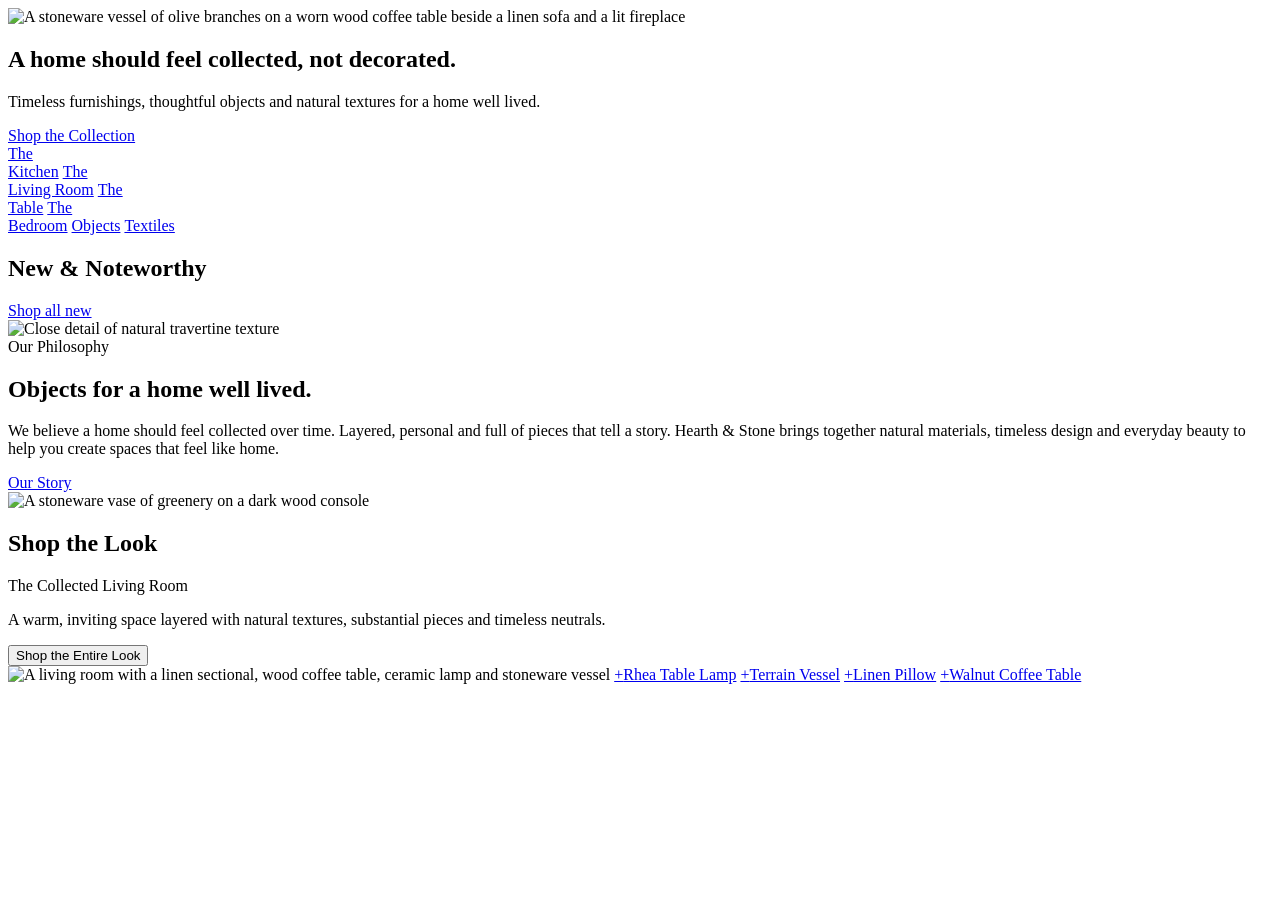
==== index.html @ 448d002a "Add files via upload" ====
<!doctype html>
<html lang="en">
<head>
<meta charset="utf-8">
<meta name="viewport" content="width=device-width, initial-scale=1">
<title>Hearth &amp; Stone | Objects for a home well lived</title>
<meta name="description" content="Timeless furnishings, thoughtful objects and natural textures for a home that feels collected, not decorated.">
<link rel="preconnect" href="https://fonts.googleapis.com">
<link rel="preconnect" href="https://fonts.gstatic.com" crossorigin>
<link href="https://fonts.googleapis.com/css2?family=Cormorant+Garamond:ital,wght@0,400;0,500;1,400&family=Jost:wght@400;500&display=swap" rel="stylesheet">
<link rel="stylesheet" href="css/style.css">
<link rel="icon" href="img/favicon.svg" type="image/svg+xml">
</head>
<body data-page="home">
<div id="site-header"></div>

<main>
  <section class="hero">
    <img src="img/hero.jpg" alt="A stoneware vessel of olive branches on a worn wood coffee table beside a linen sofa and a lit fireplace">
    <div class="hero-copy"><div class="wrap">
      <h1>A home should feel collected, not decorated.</h1>
      <p>Timeless furnishings, thoughtful objects and natural textures for a home well lived.</p>
      <a class="btn btn-light" href="collection.html">Shop the Collection</a>
    </div></div>
  </section>

  <section class="rooms"><div class="wrap rooms-grid">
    <a class="room" href="shop.html?room=kitchen"><img src="img/room-kitchen.jpg" alt=""><span>The<br>Kitchen</span></a>
    <a class="room" href="shop.html?room=living"><img src="img/room-living.jpg" alt=""><span>The<br>Living Room</span></a>
    <a class="room" href="shop.html?room=table"><img src="img/room-table.jpg" alt=""><span>The<br>Table</span></a>
    <a class="room" href="shop.html?room=bedroom"><img src="img/room-bedroom.jpg" alt=""><span>The<br>Bedroom</span></a>
    <a class="room" href="shop.html?filter=objects"><img src="img/room-objects.jpg" alt=""><span>Objects</span></a>
    <a class="room" href="shop.html?filter=textiles"><img src="img/room-textiles.jpg" alt=""><span>Textiles</span></a>
  </div></section>

  <section class="section"><div class="wrap">
    <div class="section-head">
      <h2>New &amp; Noteworthy</h2>
      <a class="link-arrow" href="shop.html?filter=new">Shop all new</a>
    </div>
    <div class="grid-6" id="new-grid"></div>
  </div></section>

  <section class="philosophy">
    <div class="img"><img src="img/stone-detail.jpg" alt="Close detail of natural travertine texture"></div>
    <div class="copy">
      <div class="eyebrow">Our Philosophy</div>
      <h2>Objects for a home well lived.</h2>
      <p>We believe a home should feel collected over time. Layered, personal and full of pieces that tell a story. Hearth &amp; Stone brings together natural materials, timeless design and everyday beauty to help you create spaces that feel like home.</p>
      <div><a class="link-arrow" href="story.html">Our Story</a></div>
    </div>
    <div class="img"><img src="img/vignette-vase.jpg" alt="A stoneware vase of greenery on a dark wood console"></div>
  </section>

  <section class="section"><div class="wrap look">
    <div class="look-intro">
      <h2 class="h-caps">Shop the Look</h2>
      <div class="sub">The Collected Living Room</div>
      <p>A warm, inviting space layered with natural textures, substantial pieces and timeless neutrals.</p>
      <button class="btn" id="add-look">Shop the Entire Look</button>
    </div>
    <div class="look-photo">
      <img src="img/look-living.jpg" alt="A living room with a linen sectional, wood coffee table, ceramic lamp and stoneware vessel">
      <a class="hotspot" style="left:21.6%;top:25.6%" href="product.html?id=rhea-table-lamp">+<span class="tip">Rhea Table Lamp</span></a>
      <a class="hotspot" style="left:31%;top:44%" href="product.html?id=terrain-vessel">+<span class="tip">Terrain Vessel</span></a>
      <a class="hotspot" style="left:78%;top:37%" href="product.html?id=linen-pillow">+<span class="tip">Linen Pillow</span></a>
      <a class="hotspot" style="left:59%;top:79%" href="product.html?id=walnut-coffee-table">+<span class="tip">Walnut Coffee Table</span></a>
    </div>
    <ul class="look-list" id="look-list"></ul>
  </div></section>
</main>

<div id="site-footer"></div>

<script src="js/products.js"></script>
<script src="js/main.js"></script>
<script>
(function () {
  var P = window.HS_PRODUCTS;
  document.getElementById("new-grid").innerHTML = P.filter(function (p) { return p.isNew; }).slice(0, 6).map(HS.card).join("");

  var look = [["rhea-table-lamp", "img/t-lamp.jpg"], ["linen-pillow", "img/t-pillow.jpg"], ["walnut-coffee-table", "img/t-coffee-table.jpg"], ["terrain-vessel", "img/t-vessel.jpg"]];
  document.getElementById("look-list").innerHTML = look.map(function (l) {
    var p = HS.byId(l[0]);
    return '<li><a href="product.html?id=' + p.id + '"><img src="' + l[1] + '" alt=""><div><div class="n">' + HS.esc(p.name) + '</div><div class="p">' + HS.money(p.price) + '</div></div><span class="go">&rsaquo;</span></a></li>';
  }).join("");

  document.getElementById("add-look").addEventListener("click", function () {
    look.forEach(function (l) { HS.addToBag(l[0], 1, HS.byId(l[0]).swatches[0][0]); });
    HS.toast("The Collected Living Room was added to your bag");
    HS.openBag();
  });
})();
</script>
</body>
</html>
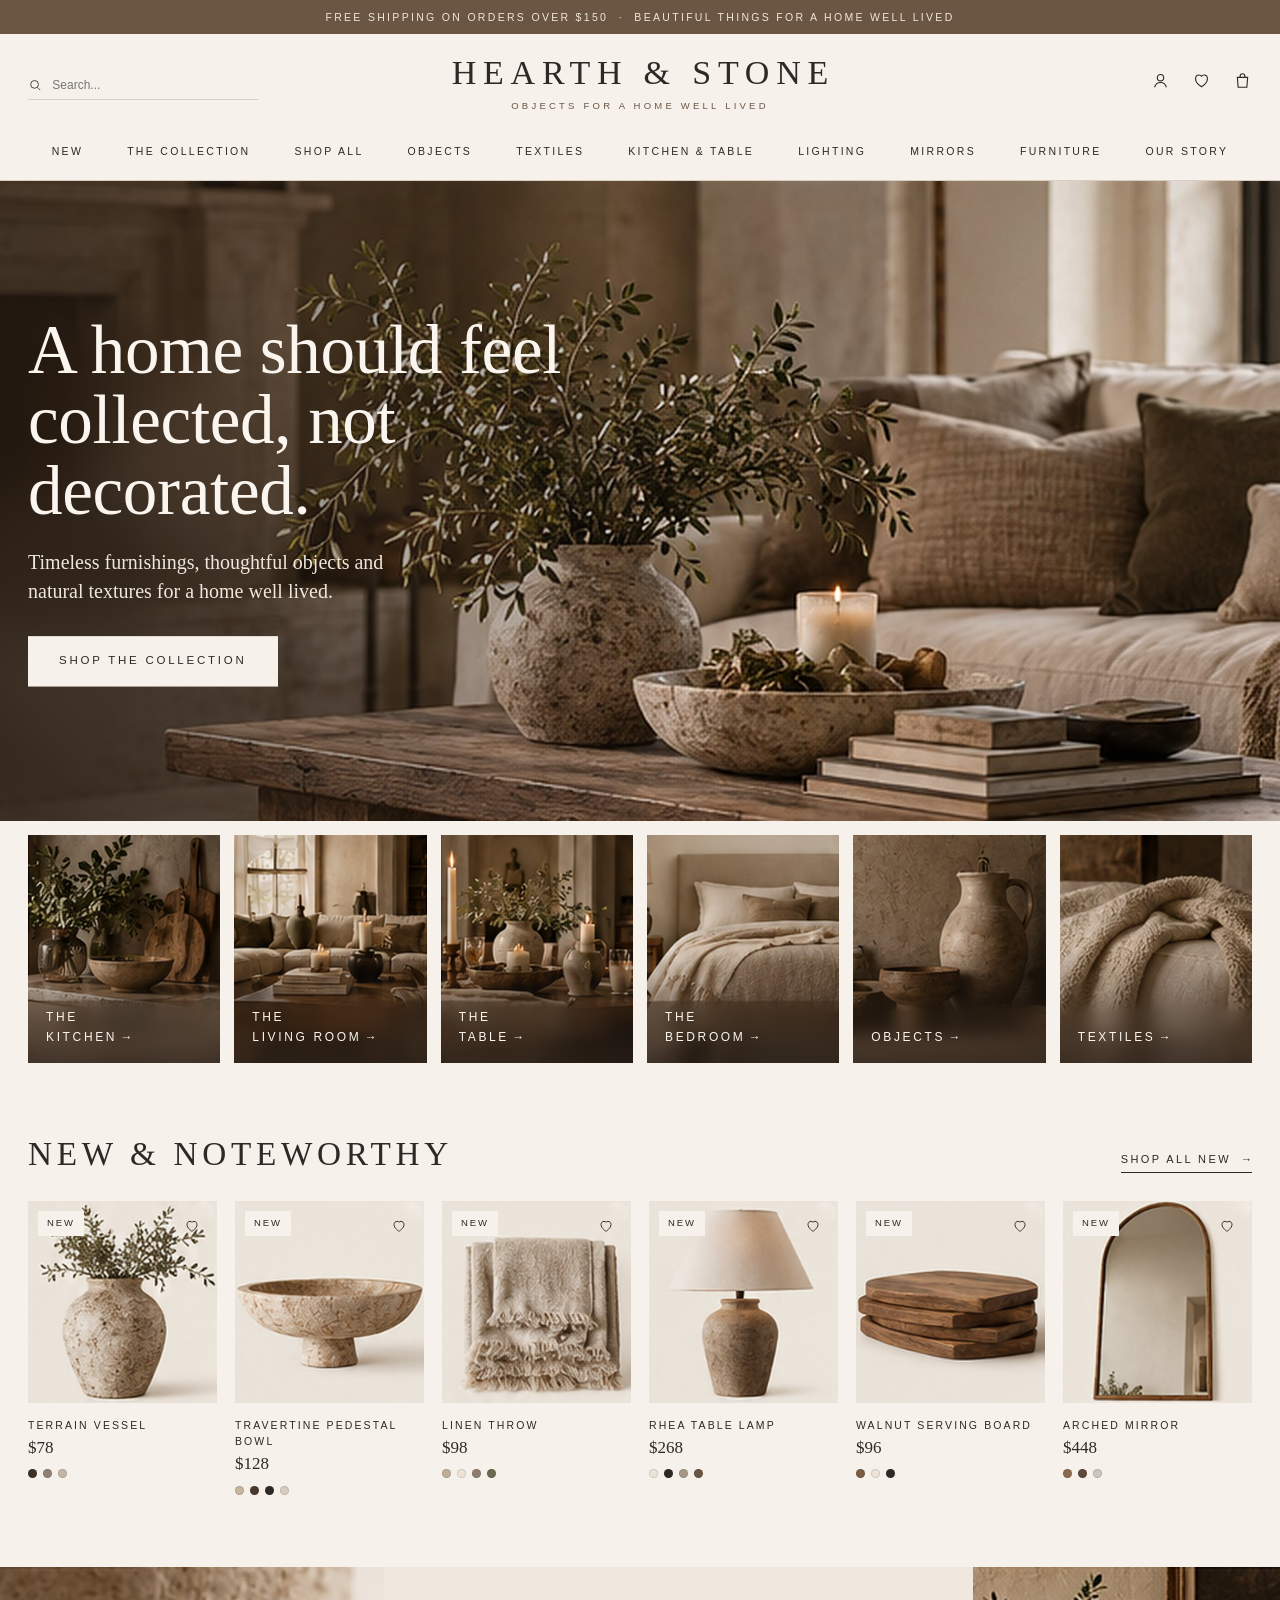
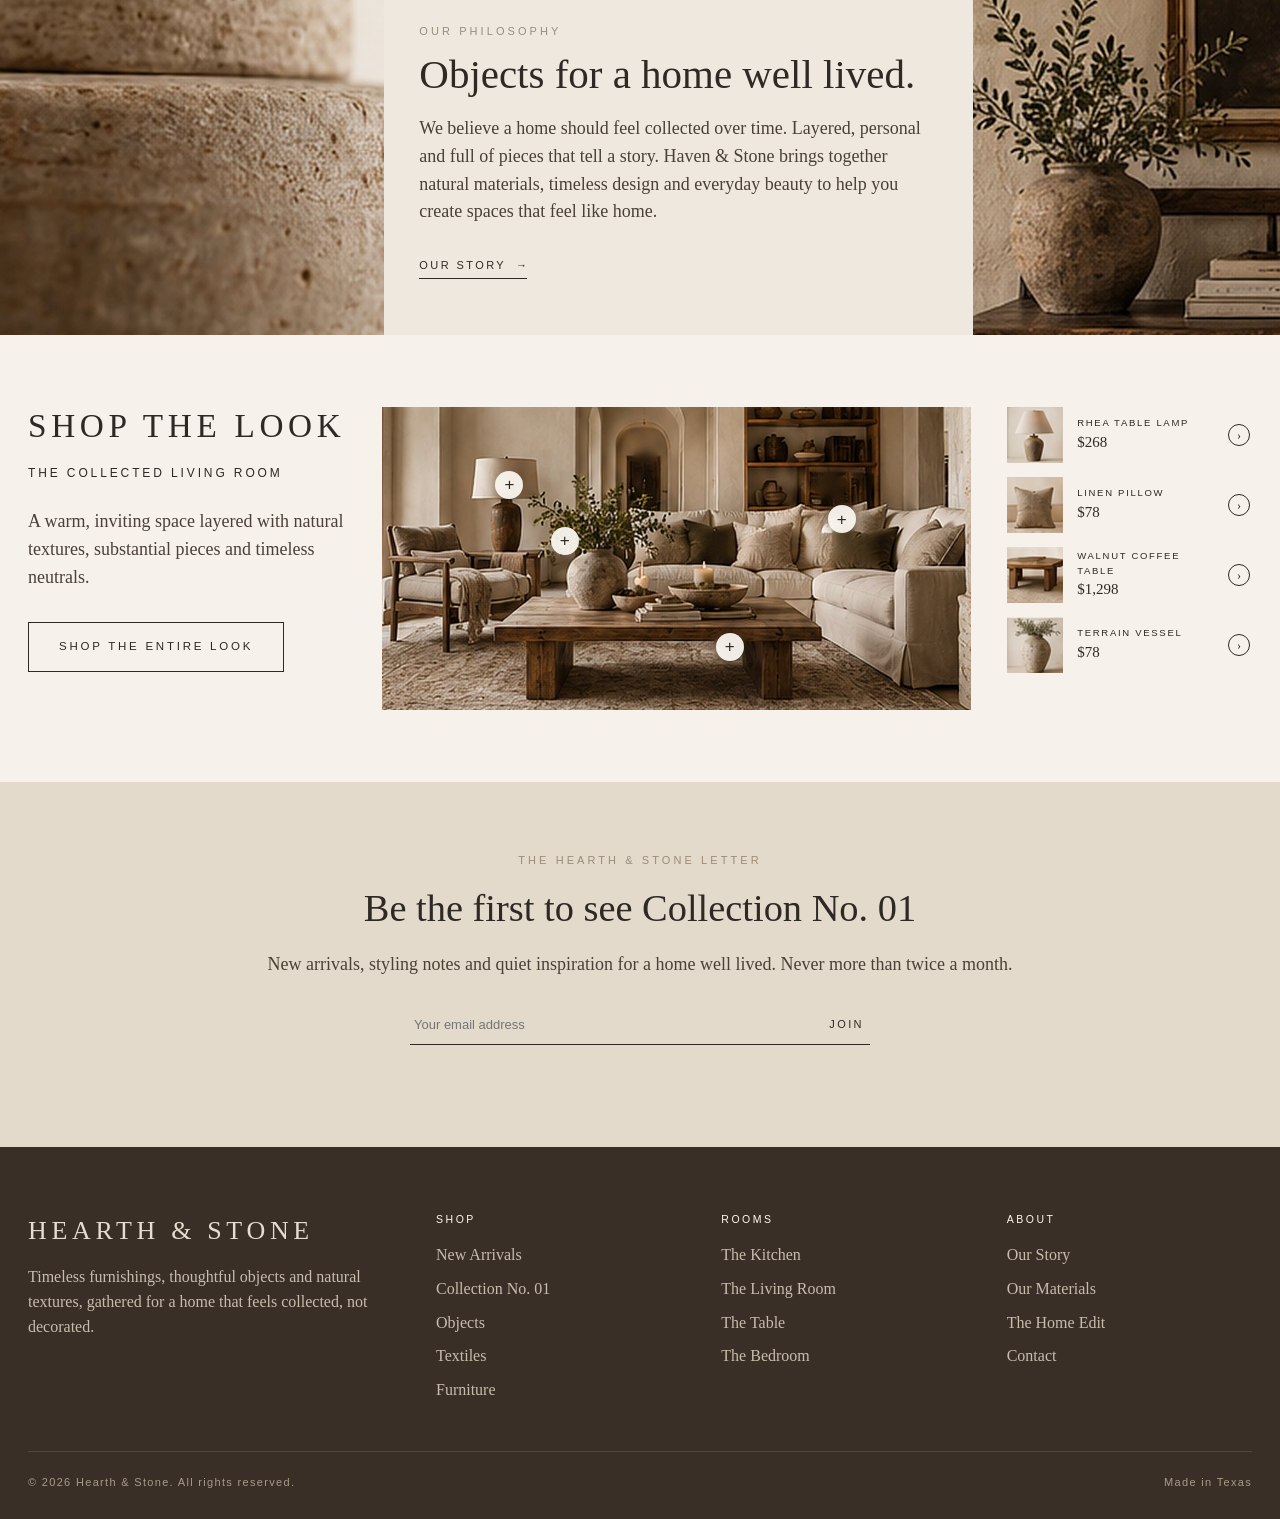
==== commit 58802273: "Add files via upload" ====
--- a/index.html
+++ b/index.html
@@ -3,7 +3,7 @@
 <head>
 <meta charset="utf-8">
 <meta name="viewport" content="width=device-width, initial-scale=1">
-<title>Hearth &amp; Stone | Objects for a home well lived</title>
+<title>Haven &amp; Stone | Objects for a home well lived</title>
 <meta name="description" content="Timeless furnishings, thoughtful objects and natural textures for a home that feels collected, not decorated.">
 <link rel="preconnect" href="https://fonts.googleapis.com">
 <link rel="preconnect" href="https://fonts.gstatic.com" crossorigin>
@@ -46,7 +46,7 @@
     <div class="copy">
       <div class="eyebrow">Our Philosophy</div>
       <h2>Objects for a home well lived.</h2>
-      <p>We believe a home should feel collected over time. Layered, personal and full of pieces that tell a story. Hearth &amp; Stone brings together natural materials, timeless design and everyday beauty to help you create spaces that feel like home.</p>
+      <p>We believe a home should feel collected over time. Layered, personal and full of pieces that tell a story. Haven &amp; Stone brings together natural materials, timeless design and everyday beauty to help you create spaces that feel like home.</p>
       <div><a class="link-arrow" href="story.html">Our Story</a></div>
     </div>
     <div class="img"><img src="img/vignette-vase.jpg" alt="A stoneware vase of greenery on a dark wood console"></div>
--- a/css/style.css
+++ b/css/style.css
@@ -0,0 +1,446 @@
+/* Hearth & Stone */
+:root {
+  --ivory: #f6f1ea;
+  --cream: #efe8de;
+  --oat: #e4dacb;
+  --mushroom: #c9bba7;
+  --taupe: #9c8b78;
+  --walnut: #5e4a3a;
+  --bark: #6b5644;
+  --charcoal: #2e2925;
+  --olive: #5f5f45;
+  --line: #d9cfc1;
+  --serif: "Cormorant Garamond", "Cormorant", Georgia, serif;
+  --sans: "Jost", "Helvetica Neue", Arial, sans-serif;
+  --max: 1320px;
+}
+
+* { box-sizing: border-box; margin: 0; padding: 0; }
+html { scroll-behavior: smooth; }
+body {
+  background: var(--ivory);
+  color: var(--charcoal);
+  font-family: var(--serif);
+  font-size: 18px;
+  line-height: 1.55;
+  -webkit-font-smoothing: antialiased;
+}
+img { display: block; max-width: 100%; }
+a { color: inherit; text-decoration: none; }
+button { font: inherit; color: inherit; background: none; border: 0; cursor: pointer; }
+
+.wrap { max-width: var(--max); margin: 0 auto; padding: 0 28px; }
+.eyebrow {
+  font-family: var(--sans);
+  font-size: 11px;
+  letter-spacing: .28em;
+  text-transform: uppercase;
+  color: var(--taupe);
+}
+.caps {
+  font-family: var(--sans);
+  font-size: 11.5px;
+  letter-spacing: .22em;
+  text-transform: uppercase;
+}
+.link-arrow {
+  font-family: var(--sans);
+  font-size: 11px;
+  letter-spacing: .22em;
+  text-transform: uppercase;
+  border-bottom: 1px solid currentColor;
+  padding-bottom: 4px;
+  display: inline-flex;
+  gap: 10px;
+  align-items: center;
+}
+.link-arrow::after { content: "\2192"; letter-spacing: 0; }
+.btn {
+  display: inline-block;
+  font-family: var(--sans);
+  font-size: 11.5px;
+  letter-spacing: .24em;
+  text-transform: uppercase;
+  padding: 15px 30px;
+  border: 1px solid var(--charcoal);
+  transition: background .25s, color .25s;
+}
+.btn:hover { background: var(--charcoal); color: var(--ivory); }
+.btn-light { background: var(--ivory); border-color: var(--ivory); color: var(--charcoal); }
+.btn-light:hover { background: transparent; color: var(--ivory); }
+.btn-solid { background: var(--charcoal); color: var(--ivory); }
+.btn-solid:hover { background: var(--walnut); border-color: var(--walnut); }
+
+/* Announcement */
+.announce {
+  background: var(--bark);
+  color: #efe6da;
+  text-align: center;
+  font-family: var(--sans);
+  font-size: 10.5px;
+  letter-spacing: .22em;
+  text-transform: uppercase;
+  padding: 9px 16px;
+}
+
+/* Header */
+.site-header { background: var(--ivory); border-bottom: 1px solid var(--line); position: sticky; top: 0; z-index: 40; }
+.header-top {
+  display: grid;
+  grid-template-columns: 1fr auto 1fr;
+  align-items: center;
+  padding-top: 22px;
+  padding-bottom: 14px;
+}
+.search {
+  display: flex; align-items: center; gap: 10px;
+  border-bottom: 1px solid var(--line);
+  max-width: 230px; padding: 6px 0;
+}
+.search input {
+  border: 0; background: none; outline: none; width: 100%;
+  font-family: var(--sans); font-size: 12px; color: var(--charcoal);
+}
+.logo { text-align: center; }
+.logo .word {
+  font-family: var(--serif);
+  font-weight: 500;
+  font-size: 34px;
+  letter-spacing: .2em;
+  line-height: 1;
+  padding-left: .2em;
+  display: block;
+}
+.logo .tag {
+  display: block;
+  margin-top: 9px;
+  font-family: var(--sans);
+  font-size: 9.5px;
+  letter-spacing: .34em;
+  text-transform: uppercase;
+  color: var(--bark);
+}
+.icons { display: flex; justify-content: flex-end; gap: 22px; align-items: center; }
+.icons svg { width: 19px; height: 19px; stroke: var(--charcoal); fill: none; stroke-width: 1.4; }
+.bag-btn { position: relative; }
+.bag-count {
+  position: absolute; top: -7px; right: -9px;
+  background: var(--walnut); color: var(--ivory);
+  font-family: var(--sans); font-size: 9px;
+  width: 16px; height: 16px; border-radius: 50%;
+  display: none; align-items: center; justify-content: center;
+}
+.bag-count.show { display: flex; }
+.menu-btn { display: none; }
+
+.main-nav ul {
+  list-style: none;
+  display: flex; justify-content: center; flex-wrap: wrap;
+  gap: 8px 44px;
+  padding: 8px 0 16px;
+}
+.main-nav a {
+  font-family: var(--sans);
+  font-size: 10.5px;
+  letter-spacing: .22em;
+  text-transform: uppercase;
+  padding-bottom: 3px;
+  border-bottom: 1px solid transparent;
+  transition: border-color .2s;
+}
+.main-nav a:hover, .main-nav a.active { border-color: var(--charcoal); }
+.main-nav .sale { color: #8a5a3c; }
+
+/* Hero */
+.hero { position: relative; height: min(78vh, 640px); min-height: 440px; overflow: hidden; background: #3b2f26; }
+.hero img { width: 100%; height: 100%; object-fit: cover; object-position: 62% center; }
+.hero::before {
+  content: ""; position: absolute; inset: 0; z-index: 1;
+  background: linear-gradient(90deg, rgba(38,29,22,.62) 0%, rgba(38,29,22,.35) 34%, rgba(38,29,22,0) 60%);
+}
+.hero-copy {
+  position: absolute; z-index: 2; left: 0; right: 0; top: 50%;
+  transform: translateY(-50%);
+  color: #faf5ee;
+}
+.hero-copy h1 {
+  font-weight: 400;
+  font-size: clamp(42px, 5.4vw, 72px);
+  line-height: 1.02;
+  max-width: 9.5em;
+  letter-spacing: -.005em;
+}
+.hero-copy p { margin: 22px 0 30px; font-size: 20px; max-width: 18em; line-height: 1.45; color: #f0e7dc; }
+
+/* Rooms */
+.rooms { padding: 14px 0 0; }
+.rooms-grid { display: grid; grid-template-columns: repeat(6, 1fr); gap: 14px; }
+.room { position: relative; overflow: hidden; aspect-ratio: 157 / 186; background: var(--oat); }
+.room img { width: 100%; height: 100%; object-fit: cover; transition: transform .8s ease; }
+.room:hover img { transform: scale(1.045); }
+.room::after {
+  content: ""; position: absolute; inset: 0;
+  background: linear-gradient(180deg, rgba(0,0,0,0) 50%, rgba(45,34,26,.78) 100%);
+}
+.room span {
+  position: absolute; z-index: 2; left: 18px; bottom: 16px; right: 12px;
+  color: #fbf6ef;
+  font-family: var(--sans); font-size: 12px; letter-spacing: .22em; text-transform: uppercase; line-height: 1.6;
+}
+.room span::after { content: "  \2192"; letter-spacing: 0; }
+
+/* Section heads */
+.section { padding: 72px 0; }
+.section-head { display: flex; align-items: flex-end; justify-content: space-between; gap: 20px; margin-bottom: 28px; }
+.section-head h2, .h-caps {
+  font-weight: 400;
+  font-size: clamp(26px, 2.6vw, 34px);
+  letter-spacing: .14em;
+  text-transform: uppercase;
+  line-height: 1.15;
+}
+
+/* Product cards */
+.grid-6 { display: grid; grid-template-columns: repeat(6, 1fr); gap: 18px; }
+.grid-4 { display: grid; grid-template-columns: repeat(4, 1fr); gap: 28px 22px; }
+.card { display: block; }
+.card .ph { position: relative; background: #f1ebe2; aspect-ratio: 148 / 158; overflow: hidden; }
+.card .ph img { width: 100%; height: 100%; object-fit: cover; transition: transform .7s ease; }
+.card:hover .ph img { transform: scale(1.04); }
+.wish {
+  position: absolute; top: 10px; right: 10px; z-index: 2;
+  width: 30px; height: 30px; display: grid; place-items: center;
+}
+.wish svg { width: 16px; height: 16px; stroke: var(--charcoal); fill: none; stroke-width: 1.4; transition: fill .2s; }
+.wish.on svg { fill: var(--walnut); stroke: var(--walnut); }
+.card h3 {
+  margin-top: 14px;
+  font-family: var(--sans); font-weight: 400;
+  font-size: 10.5px; letter-spacing: .2em; text-transform: uppercase;
+}
+.card .price { font-size: 17px; margin-top: 2px; }
+.swatches { display: flex; gap: 6px; margin-top: 8px; }
+.swatches i { width: 9px; height: 9px; border-radius: 50%; display: block; border: 1px solid rgba(0,0,0,.12); }
+.badge {
+  position: absolute; left: 10px; top: 10px; z-index: 2;
+  background: var(--ivory); font-family: var(--sans); font-size: 9.5px; letter-spacing: .2em;
+  text-transform: uppercase; padding: 5px 9px;
+}
+
+/* Philosophy */
+.philosophy { display: grid; grid-template-columns: 30% 1fr 24%; background: var(--cream); min-height: 360px; }
+.philosophy .img { overflow: hidden; }
+.philosophy .img img { width: 100%; height: 100%; object-fit: cover; }
+.philosophy .copy { padding: 56px 6%; display: flex; flex-direction: column; justify-content: center; }
+.philosophy h2 { font-weight: 400; font-size: clamp(32px, 3.2vw, 44px); line-height: 1.1; margin: 12px 0 18px; }
+.philosophy p { color: #4a4038; max-width: 32em; margin-bottom: 24px; }
+
+/* Shop the look */
+.look { display: grid; grid-template-columns: 26% 1fr 20%; gap: 36px; align-items: start; }
+.look-intro h2 { margin-bottom: 18px; }
+.look-intro .sub { font-family: var(--sans); font-size: 12px; letter-spacing: .24em; text-transform: uppercase; margin-bottom: 26px; }
+.look-intro p { color: #4a4038; margin-bottom: 30px; }
+.look-photo { position: relative; }
+.look-photo img { width: 100%; }
+.hotspot {
+  position: absolute; transform: translate(-50%, -50%);
+  width: 28px; height: 28px; border-radius: 50%;
+  background: rgba(250,246,240,.94); color: var(--charcoal);
+  display: grid; place-items: center; font-family: var(--sans); font-size: 17px; line-height: 1;
+  box-shadow: 0 2px 10px rgba(0,0,0,.18);
+  transition: transform .2s;
+}
+.hotspot:hover { transform: translate(-50%, -50%) scale(1.12); }
+.hotspot .tip {
+  position: absolute; bottom: 36px; left: 50%; transform: translateX(-50%);
+  background: var(--ivory); padding: 8px 12px; white-space: nowrap;
+  font-family: var(--sans); font-size: 10px; letter-spacing: .18em; text-transform: uppercase;
+  opacity: 0; pointer-events: none; transition: opacity .2s;
+  box-shadow: 0 4px 16px rgba(0,0,0,.12);
+}
+.hotspot:hover .tip, .hotspot:focus .tip { opacity: 1; }
+.look-list { list-style: none; display: flex; flex-direction: column; gap: 14px; }
+.look-list a { display: grid; grid-template-columns: 56px 1fr 24px; gap: 14px; align-items: center; }
+.look-list img { width: 56px; height: 56px; object-fit: cover; background: #f1ebe2; }
+.look-list .n { font-family: var(--sans); font-size: 9.5px; letter-spacing: .18em; text-transform: uppercase; }
+.look-list .p { font-size: 15px; }
+.look-list .go { width: 22px; height: 22px; border: 1px solid var(--charcoal); border-radius: 50%; display: grid; place-items: center; font-size: 12px; }
+
+/* Newsletter */
+.newsletter { background: var(--oat); text-align: center; padding: 70px 0; }
+.newsletter h2 { font-weight: 400; font-size: clamp(28px, 3vw, 40px); margin: 10px 0 12px; }
+.newsletter p { color: #4a4038; margin-bottom: 26px; }
+.news-form { display: flex; max-width: 460px; margin: 0 auto; border-bottom: 1px solid var(--charcoal); }
+.news-form input { flex: 1; border: 0; background: none; padding: 12px 4px; font-family: var(--sans); font-size: 13px; outline: none; color: var(--charcoal); min-width: 0; }
+.news-form button { font-family: var(--sans); font-size: 11px; letter-spacing: .22em; text-transform: uppercase; padding: 0 6px; }
+.news-note { font-family: var(--sans); font-size: 12px; margin-top: 14px; min-height: 18px; color: var(--walnut); }
+
+/* Footer */
+.site-footer { background: #3a2f27; color: #e6dccf; padding: 64px 0 28px; }
+.foot-grid { display: grid; grid-template-columns: 1.5fr 1fr 1fr 1fr; gap: 40px; }
+.site-footer .word { font-size: 26px; letter-spacing: .18em; }
+.site-footer p { color: #c9bcad; font-size: 16px; margin-top: 14px; max-width: 22em; }
+.site-footer h4 { font-family: var(--sans); font-weight: 400; font-size: 10.5px; letter-spacing: .24em; text-transform: uppercase; margin-bottom: 16px; color: #fff8ee; }
+.site-footer ul { list-style: none; display: grid; gap: 9px; font-size: 16px; color: #c9bcad; }
+.site-footer ul a:hover { color: #fff; }
+.foot-base { border-top: 1px solid rgba(255,255,255,.12); margin-top: 48px; padding-top: 22px; display: flex; justify-content: space-between; gap: 16px; flex-wrap: wrap; font-family: var(--sans); font-size: 11px; letter-spacing: .12em; color: #a99a89; }
+
+/* Page hero (inner pages) */
+.page-hero { position: relative; height: 360px; overflow: hidden; background: #3b2f26; }
+.page-hero img { width: 100%; height: 100%; object-fit: cover; opacity: .9; }
+.page-hero::after { content: ""; position: absolute; inset: 0; background: rgba(38,29,22,.38); }
+.page-hero .inner { position: absolute; inset: 0; z-index: 2; display: flex; flex-direction: column; align-items: center; justify-content: center; text-align: center; color: #faf5ee; padding: 0 20px; }
+.page-hero h1 { font-weight: 400; font-size: clamp(38px, 5vw, 64px); line-height: 1.05; }
+.page-hero .eyebrow { color: #efe4d6; margin-bottom: 14px; }
+.page-hero p { margin-top: 14px; font-size: 20px; max-width: 32em; }
+
+.page-title { text-align: center; padding: 64px 0 36px; }
+.page-title h1 { font-weight: 400; font-size: clamp(36px, 4vw, 54px); letter-spacing: .06em; }
+.page-title p { color: #5b5047; max-width: 34em; margin: 12px auto 0; }
+
+/* Shop */
+.filters { display: flex; flex-wrap: wrap; justify-content: center; gap: 10px; margin-bottom: 40px; }
+.filters button {
+  font-family: var(--sans); font-size: 10.5px; letter-spacing: .2em; text-transform: uppercase;
+  padding: 10px 18px; border: 1px solid var(--line); transition: all .2s;
+}
+.filters button:hover { border-color: var(--charcoal); }
+.filters button.active { background: var(--charcoal); color: var(--ivory); border-color: var(--charcoal); }
+.shop-bar { display: flex; justify-content: space-between; align-items: center; margin-bottom: 22px; font-family: var(--sans); font-size: 12px; letter-spacing: .08em; color: #6b5f54; }
+.shop-bar select { font-family: var(--sans); font-size: 12px; background: none; border: 1px solid var(--line); padding: 8px 10px; color: var(--charcoal); }
+.empty { text-align: center; padding: 40px 0; color: #6b5f54; }
+
+/* Product page */
+.crumbs { font-family: var(--sans); font-size: 11px; letter-spacing: .14em; text-transform: uppercase; color: #7c6f63; padding: 26px 0; }
+.crumbs a:hover { color: var(--charcoal); }
+.pdp { display: grid; grid-template-columns: 1.1fr 1fr; gap: 64px; padding-bottom: 80px; }
+.pdp-img { background: #f1ebe2; aspect-ratio: 1 / 1.05; overflow: hidden; }
+.pdp-img img { width: 100%; height: 100%; object-fit: cover; }
+.pdp-info h1 { font-weight: 400; font-size: clamp(34px, 3.4vw, 46px); line-height: 1.08; margin: 10px 0 8px; }
+.pdp-info .price { font-size: 24px; margin-bottom: 22px; }
+.pdp-info .desc { color: #4a4038; margin-bottom: 26px; }
+.opt-label { font-family: var(--sans); font-size: 11px; letter-spacing: .2em; text-transform: uppercase; margin-bottom: 10px; }
+.opt-label b { font-weight: 400; color: #7c6f63; }
+.swatch-pick { display: flex; gap: 10px; margin-bottom: 26px; }
+.swatch-pick button { width: 28px; height: 28px; border-radius: 50%; border: 1px solid rgba(0,0,0,.15); outline-offset: 3px; }
+.swatch-pick button.on { outline: 1px solid var(--charcoal); }
+.buy { display: flex; gap: 12px; margin-bottom: 30px; }
+.qty { display: flex; border: 1px solid var(--charcoal); }
+.qty button { width: 40px; font-size: 18px; }
+.qty span { width: 34px; display: grid; place-items: center; font-family: var(--sans); font-size: 14px; }
+.buy .btn { flex: 1; text-align: center; }
+.details { border-top: 1px solid var(--line); }
+.details details { border-bottom: 1px solid var(--line); padding: 16px 0; }
+.details summary { cursor: pointer; list-style: none; font-family: var(--sans); font-size: 11px; letter-spacing: .2em; text-transform: uppercase; display: flex; justify-content: space-between; }
+.details summary::-webkit-details-marker { display: none; }
+.details summary::after { content: "+"; font-size: 16px; letter-spacing: 0; }
+.details details[open] summary::after { content: "\2212"; }
+.details details p, .details details ul { margin-top: 12px; color: #4a4038; font-size: 17px; }
+.details ul { padding-left: 18px; }
+.ship-note { font-family: var(--sans); font-size: 12px; color: #6b5f54; margin-top: -14px; margin-bottom: 26px; letter-spacing: .03em; }
+
+/* Story */
+.story-block { display: grid; grid-template-columns: 1fr 1fr; gap: 64px; align-items: center; padding: 80px 0; }
+.story-block.flip .story-img { order: 2; }
+.story-img img { width: 100%; aspect-ratio: 4 / 3.4; object-fit: cover; }
+.story-copy h2 { font-weight: 400; font-size: clamp(30px, 3vw, 42px); line-height: 1.1; margin: 12px 0 18px; }
+.story-copy p { color: #4a4038; margin-bottom: 16px; max-width: 30em; }
+.pillars { display: grid; grid-template-columns: repeat(3, 1fr); gap: 40px; text-align: center; padding: 64px 0 80px; border-top: 1px solid var(--line); }
+.pillars h3 { font-weight: 400; font-size: 28px; margin: 10px 0 10px; }
+.pillars p { color: #4a4038; font-size: 17px; }
+.quote { background: var(--cream); text-align: center; padding: 80px 20px; }
+.quote blockquote { font-size: clamp(30px, 3.4vw, 46px); line-height: 1.2; max-width: 18em; margin: 0 auto; font-style: italic; }
+
+/* Collection page */
+.col-intro { text-align: center; max-width: 40em; margin: 0 auto; padding: 70px 20px 20px; }
+.col-intro p { color: #4a4038; margin-top: 14px; }
+.edits { display: grid; grid-template-columns: repeat(3, 1fr); gap: 22px; }
+.edit { position: relative; overflow: hidden; aspect-ratio: 3 / 3.6; background: var(--oat); }
+.edit img { width: 100%; height: 100%; object-fit: cover; transition: transform .8s; }
+.edit:hover img { transform: scale(1.04); }
+.edit::after { content: ""; position: absolute; inset: 0; background: linear-gradient(180deg, rgba(0,0,0,0) 45%, rgba(40,30,22,.72) 100%); }
+.edit > div { position: absolute; z-index: 2; left: 24px; right: 24px; bottom: 22px; color: #fbf6ef; }
+.edit h3 { font-weight: 400; font-size: 30px; line-height: 1.1; }
+.edit .eyebrow { color: #eadfce; margin-bottom: 6px; }
+.edit .soon { font-family: var(--sans); font-size: 10px; letter-spacing: .2em; text-transform: uppercase; margin-top: 8px; color: #e6d9c7; }
+
+/* Bag drawer */
+.overlay { position: fixed; inset: 0; background: rgba(30,24,19,.4); z-index: 80; opacity: 0; pointer-events: none; transition: opacity .3s; }
+.overlay.open { opacity: 1; pointer-events: auto; }
+.drawer {
+  position: fixed; top: 0; right: 0; bottom: 0; width: min(420px, 100%);
+  background: var(--ivory); z-index: 90; transform: translateX(100%); transition: transform .35s ease;
+  display: flex; flex-direction: column;
+}
+.drawer.open { transform: none; }
+.drawer-head { display: flex; justify-content: space-between; align-items: center; padding: 24px 26px; border-bottom: 1px solid var(--line); }
+.drawer-head h3 { font-family: var(--sans); font-weight: 400; font-size: 12px; letter-spacing: .24em; text-transform: uppercase; }
+.drawer-head button { font-size: 26px; line-height: 1; }
+.drawer-body { flex: 1; overflow-y: auto; padding: 10px 26px; }
+.line { display: grid; grid-template-columns: 76px 1fr auto; gap: 16px; padding: 16px 0; border-bottom: 1px solid var(--line); align-items: center; }
+.line img { width: 76px; height: 80px; object-fit: cover; background: #f1ebe2; }
+.line .n { font-family: var(--sans); font-size: 10.5px; letter-spacing: .18em; text-transform: uppercase; }
+.line .m { font-size: 15px; color: #6b5f54; }
+.line .rm { font-family: var(--sans); font-size: 10px; letter-spacing: .14em; text-transform: uppercase; color: #7c6f63; text-decoration: underline; margin-top: 4px; }
+.drawer-foot { padding: 22px 26px 28px; border-top: 1px solid var(--line); }
+.subtotal { display: flex; justify-content: space-between; font-size: 20px; margin-bottom: 6px; }
+.drawer-foot small { display: block; font-family: var(--sans); font-size: 11px; color: #7c6f63; margin-bottom: 18px; letter-spacing: .04em; }
+.drawer-foot .btn { width: 100%; text-align: center; }
+.bag-empty { text-align: center; padding: 60px 0; color: #6b5f54; }
+.toast {
+  position: fixed; left: 50%; bottom: 26px; transform: translate(-50%, 30px);
+  background: var(--charcoal); color: var(--ivory); padding: 13px 22px; z-index: 100;
+  font-family: var(--sans); font-size: 12px; letter-spacing: .1em; opacity: 0; transition: all .3s; pointer-events: none;
+  max-width: calc(100% - 32px); text-align: center;
+}
+.toast.show { opacity: 1; transform: translate(-50%, 0); }
+
+/* Responsive */
+@media (max-width: 1100px) {
+  .grid-6 { grid-template-columns: repeat(3, 1fr); row-gap: 30px; }
+  .rooms-grid { grid-template-columns: repeat(3, 1fr); }
+  .look { grid-template-columns: 1fr 1fr; }
+  .look-intro { grid-column: 1 / -1; }
+  .main-nav ul { gap: 8px 26px; }
+}
+@media (max-width: 860px) {
+  .wrap { padding: 0 16px; }
+  .header-top { grid-template-columns: 44px 1fr auto; padding-top: 14px; padding-bottom: 12px; }
+  .search { display: none; }
+  .menu-btn { display: grid; place-items: center; width: 36px; height: 36px; }
+  .menu-btn svg { width: 22px; height: 22px; stroke: var(--charcoal); stroke-width: 1.4; fill: none; }
+  .logo .word { font-size: 22px; letter-spacing: .14em; }
+  .logo .tag { font-size: 8px; letter-spacing: .26em; margin-top: 6px; }
+  .icons { gap: 16px; }
+  .icons .acct { display: none; }
+  .main-nav { display: none; border-top: 1px solid var(--line); }
+  .main-nav.open { display: block; }
+  .main-nav ul { flex-direction: column; align-items: center; gap: 18px; padding: 22px 0 26px; }
+  .main-nav a { font-size: 12px; }
+  .hero { height: 560px; }
+  .hero img { object-position: 70% center; }
+  .hero::before { background: linear-gradient(180deg, rgba(38,29,22,.15) 0%, rgba(38,29,22,.7) 100%); }
+  .hero-copy { top: auto; bottom: 40px; transform: none; }
+  .hero-copy p { font-size: 18px; }
+  .rooms-grid { grid-template-columns: repeat(2, 1fr); gap: 10px; }
+  .grid-6, .grid-4 { grid-template-columns: repeat(2, 1fr); gap: 26px 14px; }
+  .section { padding: 52px 0; }
+  .section-head { flex-direction: column; align-items: flex-start; }
+  .philosophy { grid-template-columns: 1fr; }
+  .philosophy .img:first-child { height: 220px; }
+  .philosophy .img:last-child { display: none; }
+  .philosophy .copy { padding: 44px 16px; }
+  .look { grid-template-columns: 1fr; gap: 26px; }
+  .foot-grid { grid-template-columns: 1fr 1fr; }
+  .foot-grid > div:first-child { grid-column: 1 / -1; }
+  .pdp { grid-template-columns: 1fr; gap: 30px; }
+  .story-block { grid-template-columns: 1fr; gap: 28px; padding: 50px 0; }
+  .story-block.flip .story-img { order: 0; }
+  .pillars { grid-template-columns: 1fr; gap: 30px; }
+  .edits { grid-template-columns: 1fr; }
+  .page-hero { height: 300px; }
+  .shop-bar { flex-direction: column; gap: 12px; align-items: flex-start; }
+}
+@media (prefers-reduced-motion: reduce) {
+  * { transition: none !important; scroll-behavior: auto !important; }
+}
